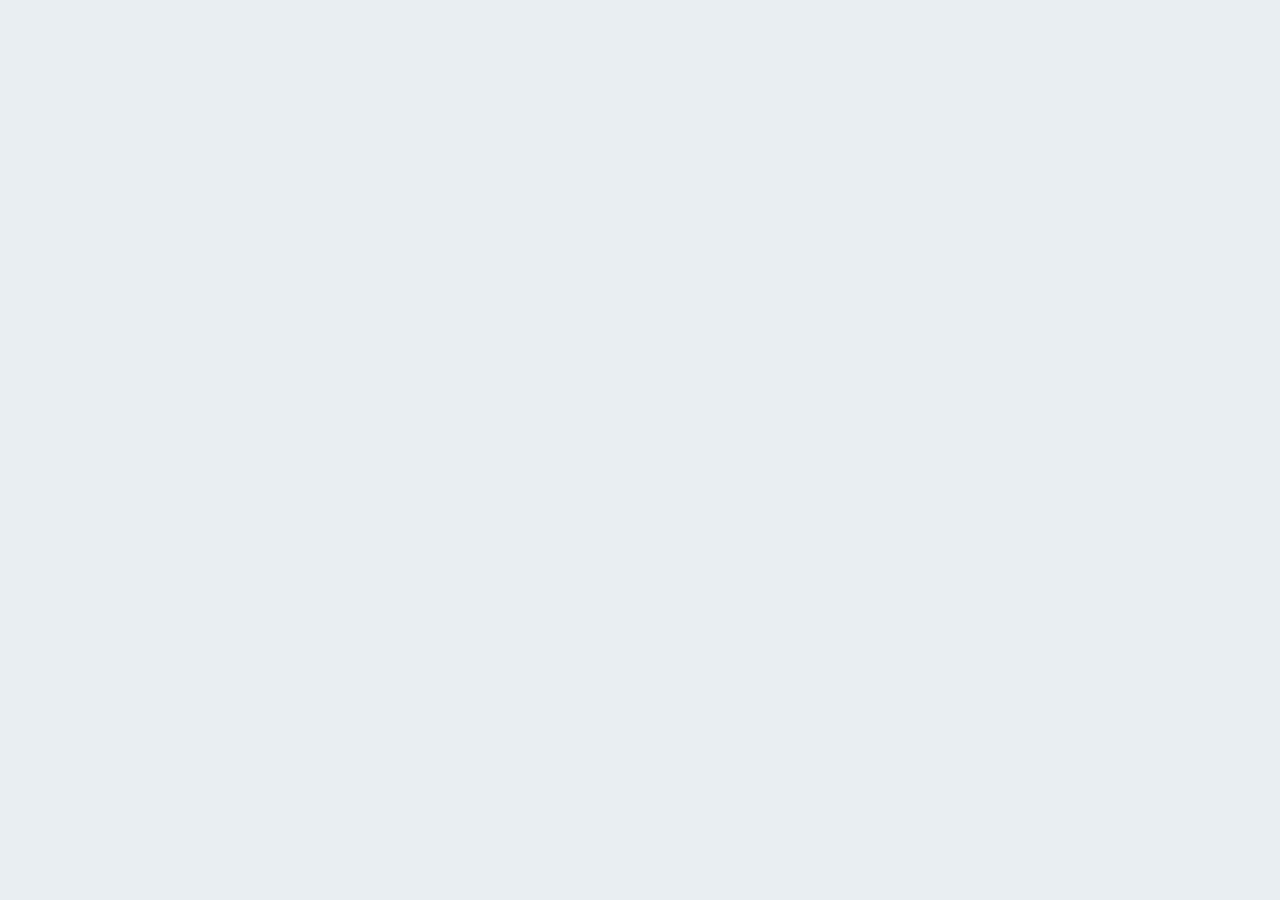
==== index.html @ 54bbb4d3 "Publish VeriLiv V2 — the runtime files only The site a browser needs, and nothing else: the redirect" ====
<!DOCTYPE html>
<html lang="en">
<head>
<meta charset="UTF-8">
<meta name="viewport" content="width=device-width, initial-scale=1.0">
<meta http-equiv="refresh" content="0; url=v2/index.html">
<link rel="canonical" href="v2/index.html">
<title>VeriLiv — Quantitative Liver MRI</title>
<!-- W-001: the published link opens V2 directly. The version chooser that stood here until
     2026-08-24 described V2 as a skeleton unfit for any use, which stopped being true, and it
     was the only page in this project still requesting a webfont over the network (W-009
     removed every other one). V1 is frozen and stays reachable at v1/index.html by its own
     URL; it is deliberately not linked from here, because the report an expert is asked to
     try is V2, and V2 states its own terms before it will open. -->
<style>
  :root { color-scheme: light dark; }
  body {
    margin: 0;
    min-height: 100vh;
    display: flex;
    align-items: center;
    justify-content: center;
    font: 400 15px/1.6 "Segoe UI", -apple-system, system-ui, Arial, sans-serif;
    background: #f7f8f9;
    color: #1b1f23;
  }
  .fallback { max-width: 30rem; padding: 2rem; text-align: center; }
  h1 { font-size: 1.25rem; font-weight: 600; margin: 0 0 .5rem; }
  p { margin: 0 0 1.25rem; color: #4a5259; }
  a { color: #1b4d7a; }
</style>
</head>
<body>
  <main class="fallback">
    <h1>VeriLiv — Quantitative Liver MRI</h1>
    <p>Opening the report. If nothing happens, follow the link below.</p>
    <p><a href="v2/index.html">Open VeriLiv V2 &rarr;</a></p>
    <p><small>Educational reference tool · not a diagnostic device · does not replace
    radiologist interpretation.</small></p>
  </main>
</body>
</html>
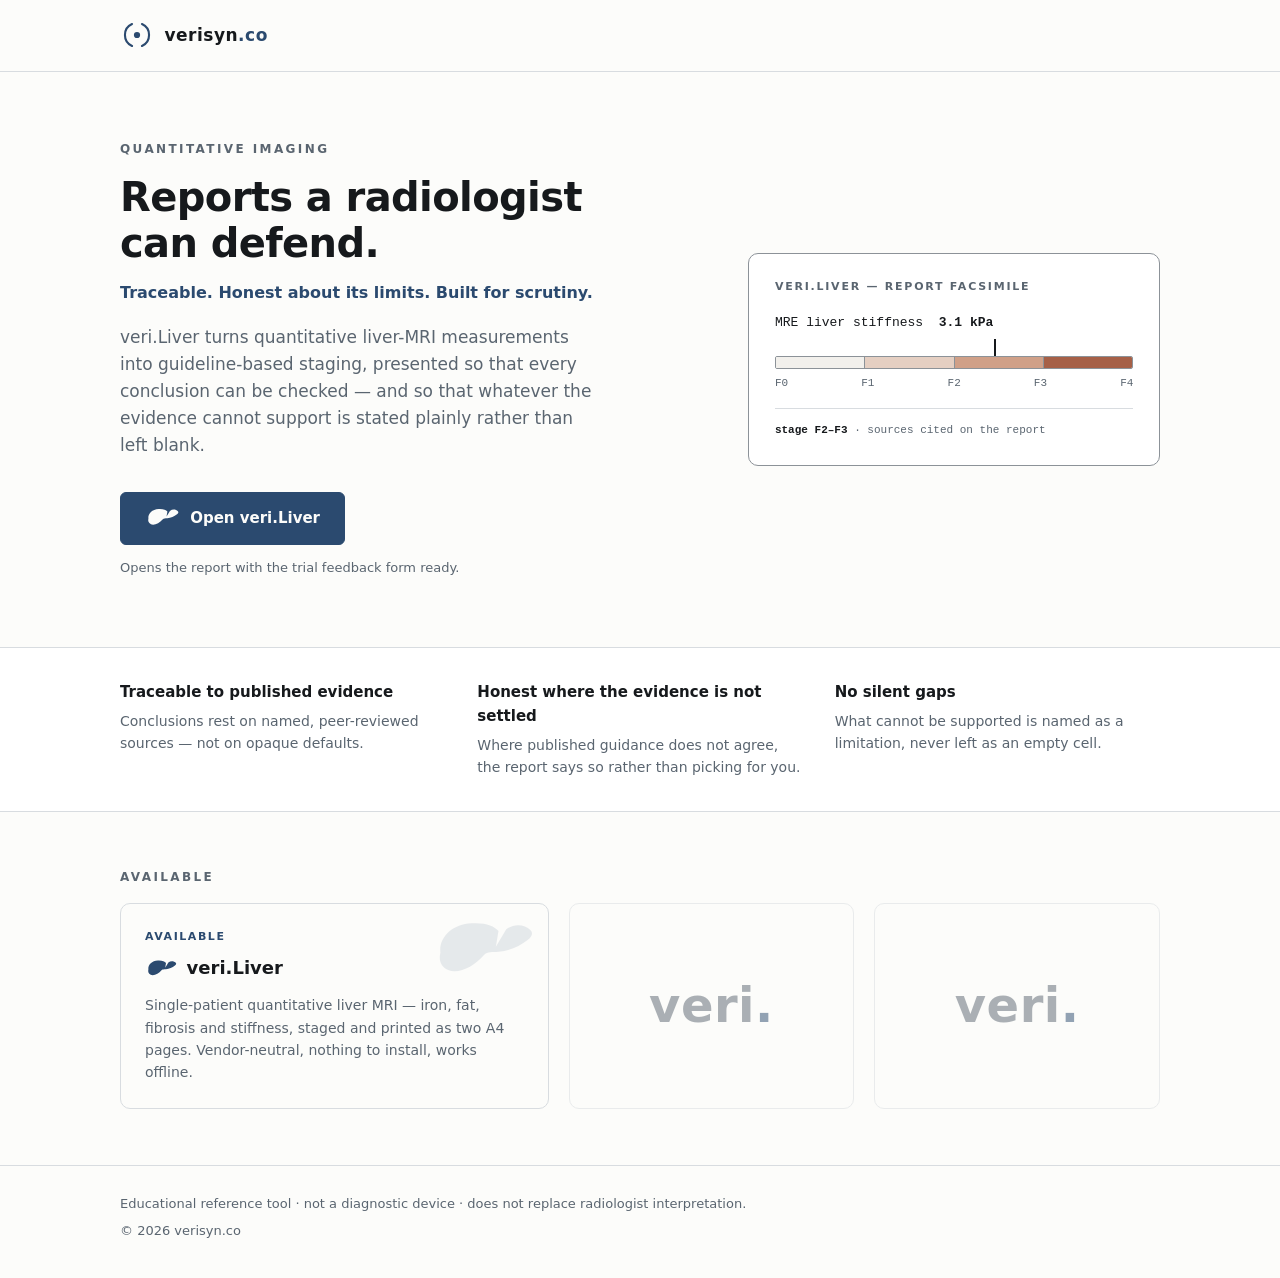
==== commit 8e80e2d5: "Sync V2 from veriliv@01907ece2df32950424a3a7b678e3386d149f8b1" ====
--- a/index.html
+++ b/index.html
@@ -3,40 +3,344 @@
 <head>
 <meta charset="UTF-8">
 <meta name="viewport" content="width=device-width, initial-scale=1.0">
-<meta http-equiv="refresh" content="0; url=v2/index.html">
-<link rel="canonical" href="v2/index.html">
-<title>VeriLiv — Quantitative Liver MRI</title>
-<!-- W-001: the published link opens V2 directly. The version chooser that stood here until
-     2026-08-24 described V2 as a skeleton unfit for any use, which stopped being true, and it
-     was the only page in this project still requesting a webfont over the network (W-009
-     removed every other one). V1 is frozen and stays reachable at v1/index.html by its own
-     URL; it is deliberately not linked from here, because the report an expert is asked to
-     try is V2, and V2 states its own terms before it will open. -->
+<title>verisyn.co — quantitative imaging reports a radiologist can defend</title>
+<meta name="description" content="VERISYN.CO builds quantitative medical-imaging reports a radiologist can defend: traceable to published evidence, honest about their limits, built for scrutiny. veri.Liver is available now.">
+<link rel="canonical" href="https://verisynco.github.io/">
+<link rel="icon" href="data:image/svg+xml,%3Csvg%20xmlns='http://www.w3.org/2000/svg'%20viewBox='0%200%2048%2048'%20fill='none'%20stroke='%232b4a6f'%20stroke-width='5'%20stroke-linecap='round'%3E%3Cpath%20d='M16%209%20A17%2017%200%200%200%2016%2039'/%3E%3Cpath%20d='M32%209%20A17%2017%200%200%201%2032%2039'/%3E%3Ccircle%20cx='24'%20cy='24'%20r='6'%20fill='%232b4a6f'%20stroke='none'/%3E%3C/svg%3E">
+
+<!-- W-162. THIS PAGE REPLACED A BARE REDIRECT. The root used to forward straight
+     to v2/index.html; it is now a one-screen landing page for the organisation
+     and only forwards when the URL carries something to forward. An invitation
+     opened at "/?r=xxxxx" or a deep link at "/?fb=open" still has to reach the
+     report with its query intact, so the script below replaces the location
+     whenever a search or a hash is present. A bare "/" falls through to the
+     page. There is no <meta refresh> fallback: with a real landing page a
+     visitor without JavaScript simply sees the page and follows the link, and
+     the report still never depends on a script running. -->
+<script>
+  (function () {
+    var q = location.search + location.hash;
+    if (q) { location.replace('v2/index.html' + q); }
+  }());
+</script>
+
 <style>
-  :root { color-scheme: light dark; }
+  :root {
+    color-scheme: light;
+    /* Neutral — from v2/docs/DESIGN-DIRECTION.md / v2/css/styles.css, verbatim. */
+    --paper: #FCFCFA;
+    --ink: #16191C;
+    --ink-2: #5A6570;
+    --frame: #8C9298;
+    --hair: #D8DCE0;
+    --accent: #2b4a6f;
+    /* Severity ramp — used ONLY inside the labelled report facsimile below
+       (an illustration of the product's own output), never on marketing chrome
+       (brand-guidelines.md § 5, W-085). Values are the report's, incl. the
+       W-009 correction --sev-3 #A66047. */
+    --sev-0: #F2F0EC;
+    --sev-1: #E5CFC2;
+    --sev-2: #D0A088;
+    --sev-3: #A66047;
+    --sans: "IBM Plex Sans Condensed", "IBM Plex Sans", system-ui, "Segoe UI",
+            Roboto, -apple-system, Arial, sans-serif;
+    --mono: "IBM Plex Mono", ui-monospace, "Cascadia Mono", Consolas, Menlo, monospace;
+  }
+  * { box-sizing: border-box; }
+  html { -webkit-text-size-adjust: 100%; }
   body {
     margin: 0;
-    min-height: 100vh;
+    background: var(--paper);
+    color: var(--ink);
+    font: 400 16px/1.6 var(--sans);
+  }
+  .wrap { max-width: 68rem; margin: 0 auto; padding: 0 1.5rem; }
+
+  /* ---- header ---- */
+  header { border-bottom: 1px solid var(--hair); }
+  header .wrap { display: flex; align-items: center; padding-top: 1.15rem; padding-bottom: 1.15rem; }
+  .lockup { display: flex; align-items: center; gap: .65rem; }
+  .lockup svg { width: 34px; height: 34px; flex: none; }
+  .lockup b { font-size: 1.0625rem; font-weight: 700; letter-spacing: .03em; }
+  .lockup b span { color: var(--accent); }
+
+  /* ---- hero ---- */
+  .hero .wrap {
+    display: grid;
+    grid-template-columns: 1.4fr 1fr;
+    gap: 3.25rem;
+    align-items: center;
+    padding-top: 4.25rem;
+    padding-bottom: 4.25rem;
+  }
+  .eyebrow {
+    margin: 0 0 1rem;
+    font-size: .75rem;
+    font-weight: 600;
+    letter-spacing: .2em;
+    text-transform: uppercase;
+    color: var(--ink-2);
+  }
+  h1 {
+    margin: 0 0 .85rem;
+    font-size: 2.5rem;
+    line-height: 1.14;
+    font-weight: 700;
+    letter-spacing: -.015em;
+    text-wrap: balance;
+  }
+  .strap {
+    margin: 0 0 1.15rem;
+    font-size: 1rem;
+    font-weight: 600;
+    color: var(--accent);
+  }
+  .lede {
+    margin: 0 0 2rem;
+    font-size: 1.0625rem;
+    color: var(--ink-2);
+    max-width: 44ch;
+  }
+  .cta {
+    display: inline-flex;
+    align-items: center;
+    gap: .7rem;
+    padding: .85rem 1.5rem;
+    font-size: .9375rem;
+    font-weight: 600;
+    text-decoration: none;
+    color: var(--paper);
+    background: var(--accent);
+    border: 1px solid var(--accent);
+    border-radius: 6px;
+  }
+  .cta .liver { width: 34px; height: 22px; flex: none; fill: currentColor; }
+  .cta:hover { filter: brightness(1.12); }
+  .cta:focus-visible { outline: 2px solid var(--accent); outline-offset: 3px; }
+  .cta-note { margin: .85rem 0 0; font-size: .8125rem; color: var(--ink-2); }
+
+  /* ---- report facsimile ---- */
+  .sample {
+    border: 1px solid var(--frame);
+    border-radius: 10px;
+    background: #fff;
+    padding: 1.5rem 1.6rem 1.7rem;
+  }
+  .sample .cap {
+    font-size: .6875rem;
+    font-weight: 600;
+    letter-spacing: .16em;
+    text-transform: uppercase;
+    color: var(--ink-2);
+    margin: 0 0 1.1rem;
+  }
+  .sample .metric { margin: 0; font-family: var(--mono); font-size: .8125rem; color: var(--ink); }
+  .sample .metric b { font-weight: 600; }
+  .sample .mk { position: relative; height: 22px; }
+  .sample .mk::before {
+    content: "";
+    position: absolute;
+    left: 61%;
+    bottom: 0;
+    width: 2px;
+    height: 17px;
+    background: var(--ink);
+  }
+  .sample .track {
+    margin: 0 0 .4rem;
+    height: 13px;
+    display: flex;
+    border: 1px solid var(--frame);
+    border-radius: 2px;
+    overflow: hidden;
+  }
+  .sample .track i { flex: 1; border-right: 1px solid var(--frame); }
+  .sample .track i:last-child { border-right: 0; }
+  .sample .track i:nth-child(1) { background: var(--sev-0); }
+  .sample .track i:nth-child(2) { background: var(--sev-1); }
+  .sample .track i:nth-child(3) { background: var(--sev-2); }
+  .sample .track i:nth-child(4) { background: var(--sev-3); }
+  .sample .ticks {
+    display: flex;
+    justify-content: space-between;
+    font-family: var(--mono);
+    font-size: .6875rem;
+    color: var(--ink-2);
+  }
+  .sample .verdict {
+    margin: .95rem 0 0;
+    padding-top: .8rem;
+    border-top: 1px solid var(--hair);
+    font-family: var(--mono);
+    font-size: .6875rem;
+    line-height: 1.5;
+    color: var(--ink-2);
+  }
+  .sample .verdict b { color: var(--ink); font-weight: 600; }
+
+  /* ---- proof ---- */
+  .proof { border-top: 1px solid var(--hair); border-bottom: 1px solid var(--hair); background: #fff; }
+  .proof .wrap { display: grid; grid-template-columns: repeat(3, 1fr); gap: 2rem; padding-top: 2rem; padding-bottom: 2rem; }
+  .proof h2 { margin: 0 0 .35rem; font-size: .9375rem; font-weight: 700; }
+  .proof p { margin: 0; font-size: .875rem; color: var(--ink-2); }
+
+  /* ---- available ---- */
+  .avail .wrap { padding-top: 3.5rem; padding-bottom: 3.5rem; }
+  .cards { display: grid; grid-template-columns: 1.5fr 1fr 1fr; gap: 1.25rem; align-items: stretch; }
+  .card { border: 1px solid var(--hair); border-radius: 10px; padding: 1.5rem; }
+  .card--live { position: relative; overflow: hidden; display: flex; flex-direction: column; gap: .55rem; }
+  .card--live .motif {
+    position: absolute;
+    right: 14px;
+    top: 14px;
+    width: 104px;
+    height: 66px;
+    fill: var(--accent);
+    opacity: .10;
+    pointer-events: none;
+  }
+  .card .tag {
+    font-size: .6875rem;
+    font-weight: 600;
+    letter-spacing: .14em;
+    text-transform: uppercase;
+    color: var(--accent);
+  }
+  .card--live .name { display: flex; align-items: center; gap: .6rem; }
+  .card--live .name h3 { margin: 0; font-size: 1.125rem; font-weight: 700; }
+  .card--live .name .liver { width: 32px; height: 20px; flex: none; fill: var(--accent); }
+  .card--live p { margin: .15rem 0 0; font-size: .875rem; color: var(--ink-2); }
+  .card--tease {
     display: flex;
     align-items: center;
     justify-content: center;
-    font: 400 15px/1.6 "Segoe UI", -apple-system, system-ui, Arial, sans-serif;
-    background: #f7f8f9;
-    color: #1b1f23;
-  }
-  .fallback { max-width: 30rem; padding: 2rem; text-align: center; }
-  h1 { font-size: 1.25rem; font-weight: 600; margin: 0 0 .5rem; }
-  p { margin: 0 0 1.25rem; color: #4a5259; }
-  a { color: #1b4d7a; }
+    min-height: 9rem;
+    font-size: 3rem;
+    font-weight: 700;
+    letter-spacing: .01em;
+    color: var(--ink-2);
+    opacity: .5;
+  }
+  .card--tease span { color: var(--accent); }
+
+  /* ---- footer ---- */
+  footer { border-top: 1px solid var(--hair); }
+  footer .wrap { padding-top: 1.75rem; padding-bottom: 2.25rem; }
+  footer p { margin: 0; font-size: .8125rem; line-height: 1.6; color: var(--ink-2); }
+  footer .disc { margin-bottom: .4rem; }
+
+  @media (max-width: 52rem) {
+    .hero .wrap { grid-template-columns: 1fr; gap: 2.5rem; padding-top: 2.75rem; padding-bottom: 2.75rem; }
+    h1 { font-size: 2rem; }
+    .proof .wrap { grid-template-columns: 1fr; gap: 1.5rem; }
+    .cards { grid-template-columns: 1fr; }
+    .card--tease { min-height: 6rem; font-size: 2.5rem; }
+  }
 </style>
 </head>
 <body>
-  <main class="fallback">
-    <h1>VeriLiv — Quantitative Liver MRI</h1>
-    <p>Opening the report. If nothing happens, follow the link below.</p>
-    <p><a href="v2/index.html">Open VeriLiv V2 &rarr;</a></p>
-    <p><small>Educational reference tool · not a diagnostic device · does not replace
-    radiologist interpretation.</small></p>
-  </main>
+
+<!-- veri.Liver product mark: a low-poly / wireframe liver — a modelled organ,
+     not a drawn one. Monochrome, inherits currentColor. Used on the CTA and the
+     veri.Liver card. -->
+<svg width="0" height="0" style="position:absolute" aria-hidden="true">
+  <!-- veri.Liver product mark: a solid, confident liver silhouette (bulky right
+       lobe, sharp interlobar notch, tapering left lobe). Solid rather than
+       faceted on purpose: a faceted organ turns to mush below ~80px, a clean
+       silhouette still reads at 44px. -->
+  <symbol id="liver" viewBox="0 0 120 76">
+    <path d="M12 40C10 22 26 7 48 6C64 5 74 9 79 15L76 33L88 13C97 6 109 7 116 14C119 17 118 21 113 25C103 33 91 38 79 39C71 40 67 38 62 43C51 56 33 65 21 60C12 56 10 48 12 40Z"/>
+  </symbol>
+</svg>
+
+<header>
+  <div class="wrap">
+    <span class="lockup">
+      <svg viewBox="0 0 48 48" fill="none" stroke="#2b4a6f" stroke-width="3"
+           stroke-linecap="round" aria-hidden="true">
+        <!-- a measured value held between two published bounds -->
+        <path d="M17 8.5 A17 17 0 0 0 17 39.5"/>
+        <path d="M31 8.5 A17 17 0 0 1 31 39.5"/>
+        <circle cx="24" cy="24" r="4.4" fill="#2b4a6f" stroke="none"/>
+      </svg>
+      <b>verisyn<span>.co</span></b>
+    </span>
+  </div>
+</header>
+
+<section class="hero">
+  <div class="wrap">
+    <div>
+      <p class="eyebrow">Quantitative imaging</p>
+      <h1>Reports a radiologist can defend.</h1>
+      <p class="strap">Traceable. Honest about its limits. Built for scrutiny.</p>
+      <p class="lede">veri.Liver turns quantitative liver-MRI measurements into
+      guideline-based staging, presented so that every conclusion can be checked &mdash; and
+      so that whatever the evidence cannot support is stated plainly rather than left
+      blank.</p>
+      <a class="cta" href="v2/index.html?fb=open">
+        <svg class="liver" aria-hidden="true"><use href="#liver"/></svg>
+        Open veri.Liver
+      </a>
+      <p class="cta-note">Opens the report with the trial feedback form ready.</p>
+    </div>
+
+    <div class="sample" aria-label="Illustration of a veri.Liver staging bar">
+      <p class="cap">veri.Liver — report facsimile</p>
+      <p class="metric">MRE liver stiffness&nbsp;&nbsp;<b>3.1 kPa</b></p>
+      <div class="mk"></div>
+      <div class="track"><i></i><i></i><i></i><i></i></div>
+      <div class="ticks"><span>F0</span><span>F1</span><span>F2</span><span>F3</span><span>F4</span></div>
+      <p class="verdict"><b>stage F2&ndash;F3</b> &middot; sources cited on the report</p>
+    </div>
+  </div>
+</section>
+
+<section class="proof">
+  <div class="wrap">
+    <div>
+      <h2>Traceable to published evidence</h2>
+      <p>Conclusions rest on named, peer-reviewed sources &mdash; not on opaque defaults.</p>
+    </div>
+    <div>
+      <h2>Honest where the evidence is not settled</h2>
+      <p>Where published guidance does not agree, the report says so rather than picking for you.</p>
+    </div>
+    <div>
+      <h2>No silent gaps</h2>
+      <p>What cannot be supported is named as a limitation, never left as an empty cell.</p>
+    </div>
+  </div>
+</section>
+
+<section class="avail">
+  <div class="wrap">
+    <p class="eyebrow">Available</p>
+    <div class="cards">
+      <div class="card card--live">
+        <svg class="motif" aria-hidden="true"><use href="#liver"/></svg>
+        <span class="tag">Available</span>
+        <span class="name">
+          <svg class="liver" aria-hidden="true"><use href="#liver"/></svg>
+          <h3>veri.Liver</h3>
+        </span>
+        <p>Single-patient quantitative liver MRI &mdash; iron, fat, fibrosis and stiffness,
+        staged and printed as two A4 pages. Vendor-neutral, nothing to install, works
+        offline.</p>
+      </div>
+      <div class="card card--tease" aria-hidden="true">veri<span>.</span></div>
+      <div class="card card--tease" aria-hidden="true">veri<span>.</span></div>
+    </div>
+  </div>
+</section>
+
+<footer>
+  <div class="wrap">
+    <p class="disc">Educational reference tool &middot; not a diagnostic device &middot;
+    does not replace radiologist interpretation.</p>
+    <p>&copy; 2026 verisyn.co</p>
+  </div>
+</footer>
+
 </body>
 </html>
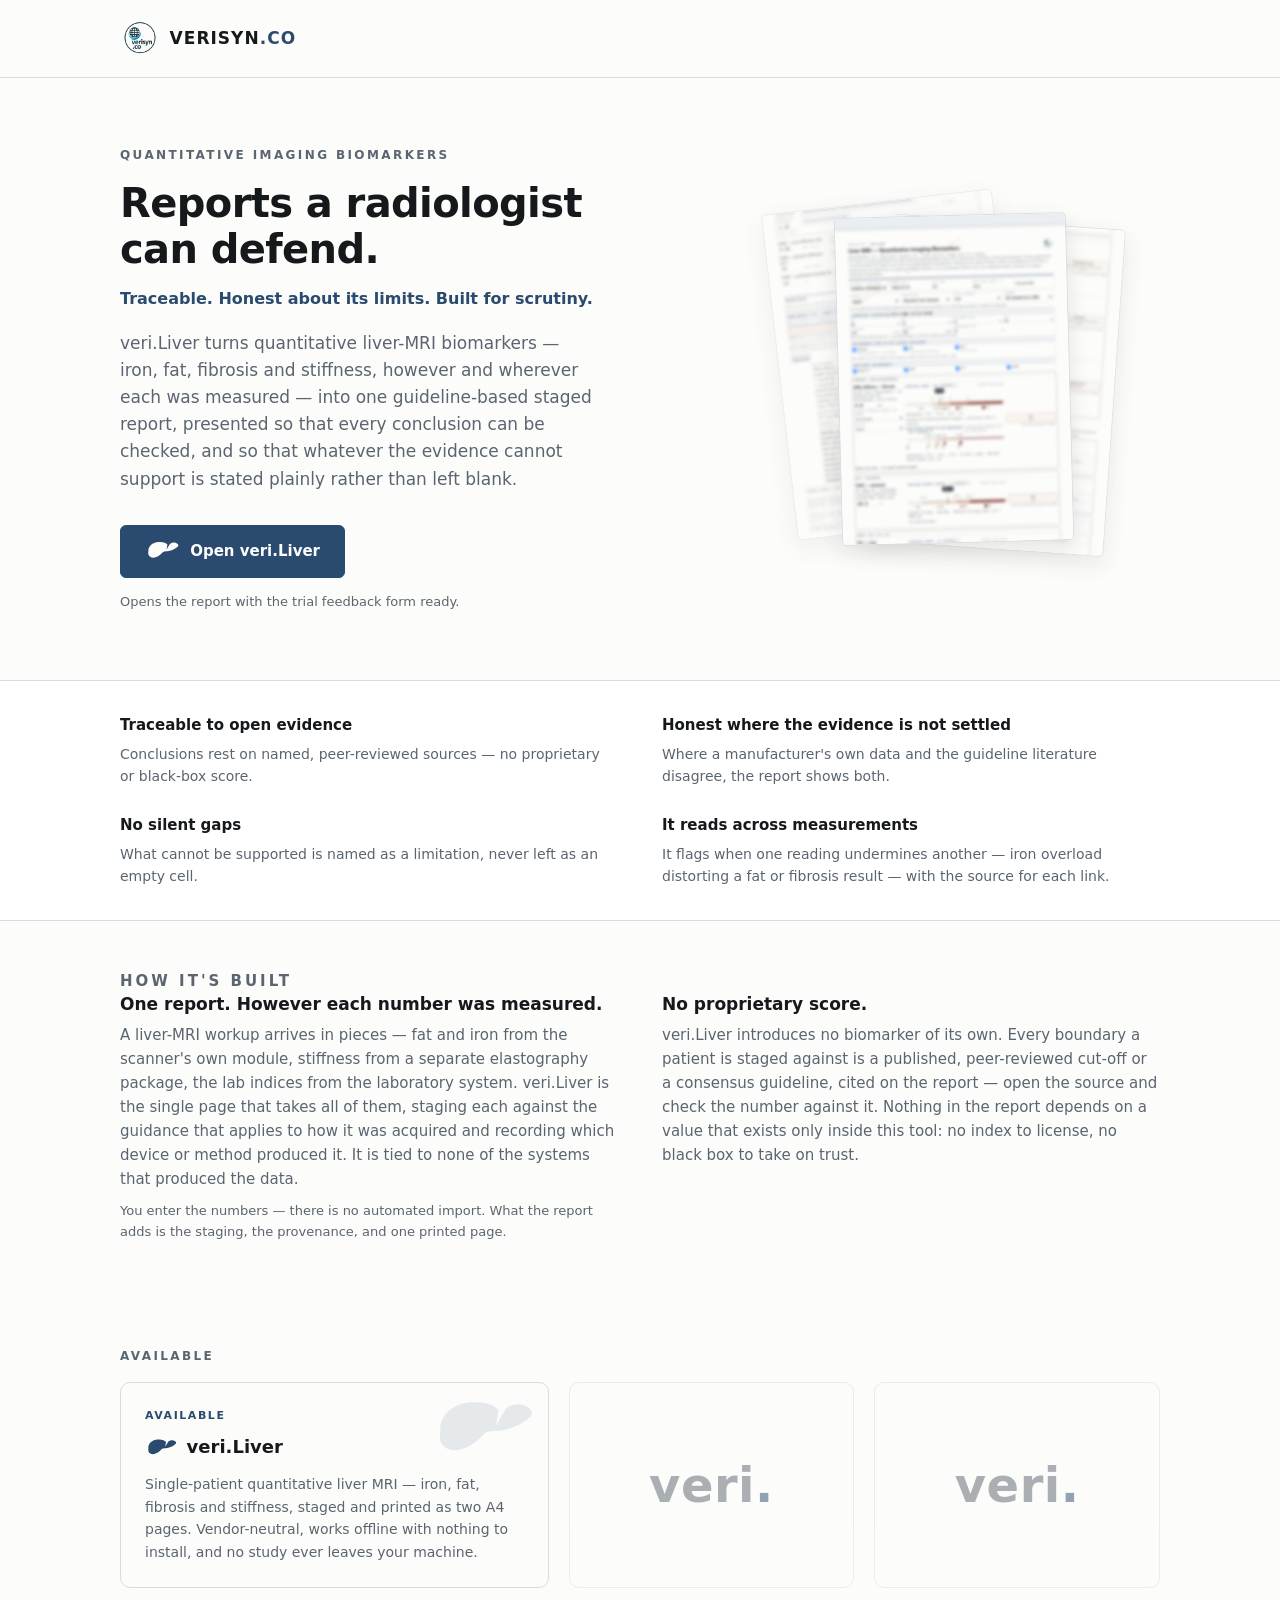
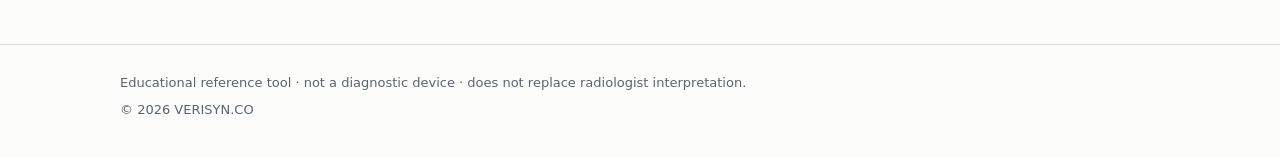
==== commit 96163c17: "Sync V2 from veriliv@2adb248287f052bba009850da7208aa20b3c8243" ====
--- a/index.html
+++ b/index.html
@@ -3,10 +3,13 @@
 <head>
 <meta charset="UTF-8">
 <meta name="viewport" content="width=device-width, initial-scale=1.0">
-<title>verisyn.co — quantitative imaging reports a radiologist can defend</title>
-<meta name="description" content="VERISYN.CO builds quantitative medical-imaging reports a radiologist can defend: traceable to published evidence, honest about their limits, built for scrutiny. veri.Liver is available now.">
+<title>VERISYN.CO — quantitative imaging reports a radiologist can defend</title>
+<meta name="description" content="VERISYN.CO builds quantitative medical-imaging reports a radiologist can defend: traceable to published evidence, honest about their limits, built for scrutiny. veri.Liver stages quantitative liver-MRI biomarkers and is available now.">
 <link rel="canonical" href="https://verisynco.github.io/">
-<link rel="icon" href="data:image/svg+xml,%3Csvg%20xmlns='http://www.w3.org/2000/svg'%20viewBox='0%200%2048%2048'%20fill='none'%20stroke='%232b4a6f'%20stroke-width='5'%20stroke-linecap='round'%3E%3Cpath%20d='M16%209%20A17%2017%200%200%200%2016%2039'/%3E%3Cpath%20d='M32%209%20A17%2017%200%200%201%2032%2039'/%3E%3Ccircle%20cx='24'%20cy='24'%20r='6'%20fill='%232b4a6f'%20stroke='none'/%3E%3C/svg%3E">
+<!-- Favicon: a plain globe silhouette echoing the VERISYN.CO logo mark
+     (v2/assets/brand-mark.png). Drawn inline as SVG so it stays crisp at 16 px,
+     where the raster logo's wordmark would turn to mush. Single --accent stroke. -->
+<link rel="icon" href="data:image/svg+xml,%3Csvg%20xmlns='http://www.w3.org/2000/svg'%20viewBox='0%200%2032%2032'%20fill='none'%20stroke='%232b4a6f'%20stroke-width='2'%3E%3Ccircle%20cx='16'%20cy='16'%20r='11'/%3E%3Cellipse%20cx='16'%20cy='16'%20rx='5'%20ry='11'/%3E%3Cline%20x1='5'%20y1='16'%20x2='27'%20y2='16'/%3E%3Cpath%20d='M7.5%209.5%20Q16%2014%2024.5%209.5%20M7.5%2022.5%20Q16%2018%2024.5%2022.5'/%3E%3C/svg%3E">
 
 <!-- W-162. THIS PAGE REPLACED A BARE REDIRECT. The root used to forward straight
      to v2/index.html; it is now a one-screen landing page for the organisation
@@ -34,14 +37,12 @@
     --frame: #8C9298;
     --hair: #D8DCE0;
     --accent: #2b4a6f;
-    /* Severity ramp — used ONLY inside the labelled report facsimile below
-       (an illustration of the product's own output), never on marketing chrome
-       (brand-guidelines.md § 5, W-085). Values are the report's, incl. the
-       W-009 correction --sev-3 #A66047. */
-    --sev-0: #F2F0EC;
-    --sev-1: #E5CFC2;
-    --sev-2: #D0A088;
-    --sev-3: #A66047;
+    /* The severity ramp is never a named token on this surface. The hero stack
+       shows three heavily-blurred tiles of the real fully-worked SAMPLE report
+       (v2/assets/hero-report-{1,2,3}.jpg) — fabricated demonstration data, and
+       blurred hard enough that no procedural text is legible (brand-guidelines
+       .md § 5, § 7). The ramp appears only out of focus, inside a picture of the
+       product's own output, never as marketing chrome (W-085). */
     --sans: "IBM Plex Sans Condensed", "IBM Plex Sans", system-ui, "Segoe UI",
             Roboto, -apple-system, Arial, sans-serif;
     --mono: "IBM Plex Mono", ui-monospace, "Cascadia Mono", Consolas, Menlo, monospace;
@@ -59,9 +60,9 @@
   /* ---- header ---- */
   header { border-bottom: 1px solid var(--hair); }
   header .wrap { display: flex; align-items: center; padding-top: 1.15rem; padding-bottom: 1.15rem; }
-  .lockup { display: flex; align-items: center; gap: .65rem; }
-  .lockup svg { width: 34px; height: 34px; flex: none; }
-  .lockup b { font-size: 1.0625rem; font-weight: 700; letter-spacing: .03em; }
+  .lockup { display: flex; align-items: center; gap: .6rem; }
+  .lockup img { width: 40px; height: 40px; flex: none; }
+  .lockup b { font-size: 1.0625rem; font-weight: 700; letter-spacing: .06em; }
   .lockup b span { color: var(--accent); }
 
   /* ---- hero ---- */
@@ -119,70 +120,47 @@
   .cta:focus-visible { outline: 2px solid var(--accent); outline-offset: 3px; }
   .cta-note { margin: .85rem 0 0; font-size: .8125rem; color: var(--ink-2); }
 
-  /* ---- report facsimile ---- */
-  .sample {
-    border: 1px solid var(--frame);
-    border-radius: 10px;
+  /* ---- decorative report stack ----
+     Three heavily-blurred tiles of the real fully-worked SAMPLE report, fanned
+     and overlapping: page 1 in front, parts of pages 2 and 3 behind. Blurred
+     hard enough that no text reads (§ 7); the data is fabricated demonstration
+     data anyway. aria-hidden — it carries no information, only a hint that
+     there is a real document at the end of the link. */
+  .stack {
+    position: relative;
+    height: 24rem;
+    display: flex;
+    align-items: center;
+    justify-content: center;
+    opacity: .92;
+  }
+  .stack .sheet {
+    position: absolute;
+    width: 14.5rem;
+    height: 20.5rem;
+    object-fit: cover;
+    object-position: top center;
     background: #fff;
-    padding: 1.5rem 1.6rem 1.7rem;
-  }
-  .sample .cap {
-    font-size: .6875rem;
-    font-weight: 600;
-    letter-spacing: .16em;
-    text-transform: uppercase;
-    color: var(--ink-2);
-    margin: 0 0 1.1rem;
-  }
-  .sample .metric { margin: 0; font-family: var(--mono); font-size: .8125rem; color: var(--ink); }
-  .sample .metric b { font-weight: 600; }
-  .sample .mk { position: relative; height: 22px; }
-  .sample .mk::before {
-    content: "";
-    position: absolute;
-    left: 61%;
-    bottom: 0;
-    width: 2px;
-    height: 17px;
-    background: var(--ink);
-  }
-  .sample .track {
-    margin: 0 0 .4rem;
-    height: 13px;
-    display: flex;
-    border: 1px solid var(--frame);
-    border-radius: 2px;
-    overflow: hidden;
-  }
-  .sample .track i { flex: 1; border-right: 1px solid var(--frame); }
-  .sample .track i:last-child { border-right: 0; }
-  .sample .track i:nth-child(1) { background: var(--sev-0); }
-  .sample .track i:nth-child(2) { background: var(--sev-1); }
-  .sample .track i:nth-child(3) { background: var(--sev-2); }
-  .sample .track i:nth-child(4) { background: var(--sev-3); }
-  .sample .ticks {
-    display: flex;
-    justify-content: space-between;
-    font-family: var(--mono);
-    font-size: .6875rem;
-    color: var(--ink-2);
-  }
-  .sample .verdict {
-    margin: .95rem 0 0;
-    padding-top: .8rem;
-    border-top: 1px solid var(--hair);
-    font-family: var(--mono);
-    font-size: .6875rem;
-    line-height: 1.5;
-    color: var(--ink-2);
-  }
-  .sample .verdict b { color: var(--ink); font-weight: 600; }
+    border: 1px solid var(--hair);
+    border-radius: 5px;
+    box-shadow: 0 8px 22px rgba(22, 25, 28, .10);
+  }
+  .stack .s1 { transform: translate(-3.7rem, -.9rem) rotate(-6.5deg); opacity: .5; }
+  .stack .s2 { transform: translate(2.8rem, .4rem) rotate(4deg); opacity: .78; }
+  .stack .s3 { transform: rotate(-1.5deg); }
 
   /* ---- proof ---- */
   .proof { border-top: 1px solid var(--hair); border-bottom: 1px solid var(--hair); background: #fff; }
-  .proof .wrap { display: grid; grid-template-columns: repeat(3, 1fr); gap: 2rem; padding-top: 2rem; padding-bottom: 2rem; }
+  .proof .wrap { display: grid; grid-template-columns: repeat(2, 1fr); gap: 1.6rem 2.75rem; padding-top: 2rem; padding-bottom: 2rem; }
   .proof h2 { margin: 0 0 .35rem; font-size: .9375rem; font-weight: 700; }
   .proof p { margin: 0; font-size: .875rem; color: var(--ink-2); }
+
+  /* ---- how it's built ---- */
+  .diff .wrap { padding-top: 3rem; padding-bottom: 3rem; }
+  .diff .grid { display: grid; grid-template-columns: 1fr 1fr; gap: 2.75rem; }
+  .diff h2 { margin: 0 0 .5rem; font-size: 1.0625rem; font-weight: 700; line-height: 1.3; }
+  .diff p { margin: 0; font-size: .9375rem; color: var(--ink-2); }
+  .diff .fine { margin-top: .65rem; font-size: .8125rem; }
 
   /* ---- available ---- */
   .avail .wrap { padding-top: 3.5rem; padding-bottom: 3.5rem; }
@@ -233,21 +211,23 @@
     .hero .wrap { grid-template-columns: 1fr; gap: 2.5rem; padding-top: 2.75rem; padding-bottom: 2.75rem; }
     h1 { font-size: 2rem; }
     .proof .wrap { grid-template-columns: 1fr; gap: 1.5rem; }
+    .diff .grid { grid-template-columns: 1fr; gap: 1.9rem; }
     .cards { grid-template-columns: 1fr; }
     .card--tease { min-height: 6rem; font-size: 2.5rem; }
+    .stack { height: 19rem; }
+    .stack .sheet { width: 11.5rem; height: 16.25rem; }
   }
 </style>
 </head>
 <body>
 
-<!-- veri.Liver product mark: a low-poly / wireframe liver — a modelled organ,
-     not a drawn one. Monochrome, inherits currentColor. Used on the CTA and the
-     veri.Liver card. -->
+<!-- veri.Liver product mark: a solid, confident liver silhouette (bulky right
+     lobe, sharp interlobar notch, tapering left lobe). Monochrome, inherits
+     currentColor. Used on the CTA and the veri.Liver card. Solid rather than
+     faceted on purpose: a faceted organ turns to mush below ~80px, a clean
+     silhouette still reads at 44px. The globe mark is VERISYN.CO (the
+     organisation); this liver is veri.Liver (the product). -->
 <svg width="0" height="0" style="position:absolute" aria-hidden="true">
-  <!-- veri.Liver product mark: a solid, confident liver silhouette (bulky right
-       lobe, sharp interlobar notch, tapering left lobe). Solid rather than
-       faceted on purpose: a faceted organ turns to mush below ~80px, a clean
-       silhouette still reads at 44px. -->
   <symbol id="liver" viewBox="0 0 120 76">
     <path d="M12 40C10 22 26 7 48 6C64 5 74 9 79 15L76 33L88 13C97 6 109 7 116 14C119 17 118 21 113 25C103 33 91 38 79 39C71 40 67 38 62 43C51 56 33 65 21 60C12 56 10 48 12 40Z"/>
   </symbol>
@@ -256,14 +236,8 @@
 <header>
   <div class="wrap">
     <span class="lockup">
-      <svg viewBox="0 0 48 48" fill="none" stroke="#2b4a6f" stroke-width="3"
-           stroke-linecap="round" aria-hidden="true">
-        <!-- a measured value held between two published bounds -->
-        <path d="M17 8.5 A17 17 0 0 0 17 39.5"/>
-        <path d="M31 8.5 A17 17 0 0 1 31 39.5"/>
-        <circle cx="24" cy="24" r="4.4" fill="#2b4a6f" stroke="none"/>
-      </svg>
-      <b>verisyn<span>.co</span></b>
+      <img src="v2/assets/brand-mark.png" alt="VERISYN.CO" width="40" height="40">
+      <b>VERISYN<span>.CO</span></b>
     </span>
   </div>
 </header>
@@ -271,13 +245,13 @@
 <section class="hero">
   <div class="wrap">
     <div>
-      <p class="eyebrow">Quantitative imaging</p>
+      <p class="eyebrow">Quantitative imaging biomarkers</p>
       <h1>Reports a radiologist can defend.</h1>
       <p class="strap">Traceable. Honest about its limits. Built for scrutiny.</p>
-      <p class="lede">veri.Liver turns quantitative liver-MRI measurements into
-      guideline-based staging, presented so that every conclusion can be checked &mdash; and
-      so that whatever the evidence cannot support is stated plainly rather than left
-      blank.</p>
+      <p class="lede">veri.Liver turns quantitative liver-MRI biomarkers &mdash; iron, fat,
+      fibrosis and stiffness, however and wherever each was measured &mdash; into one
+      guideline-based staged report, presented so that every conclusion can be checked, and so
+      that whatever the evidence cannot support is stated plainly rather than left blank.</p>
       <a class="cta" href="v2/index.html?fb=open">
         <svg class="liver" aria-hidden="true"><use href="#liver"/></svg>
         Open veri.Liver
@@ -285,13 +259,10 @@
       <p class="cta-note">Opens the report with the trial feedback form ready.</p>
     </div>
 
-    <div class="sample" aria-label="Illustration of a veri.Liver staging bar">
-      <p class="cap">veri.Liver — report facsimile</p>
-      <p class="metric">MRE liver stiffness&nbsp;&nbsp;<b>3.1 kPa</b></p>
-      <div class="mk"></div>
-      <div class="track"><i></i><i></i><i></i><i></i></div>
-      <div class="ticks"><span>F0</span><span>F1</span><span>F2</span><span>F3</span><span>F4</span></div>
-      <p class="verdict"><b>stage F2&ndash;F3</b> &middot; sources cited on the report</p>
+    <div class="stack" aria-hidden="true">
+      <img class="sheet s1" src="v2/assets/hero-report-3.jpg" alt="">
+      <img class="sheet s2" src="v2/assets/hero-report-2.jpg" alt="">
+      <img class="sheet s3" src="v2/assets/hero-report-1.jpg" alt="">
     </div>
   </div>
 </section>
@@ -299,16 +270,47 @@
 <section class="proof">
   <div class="wrap">
     <div>
-      <h2>Traceable to published evidence</h2>
-      <p>Conclusions rest on named, peer-reviewed sources &mdash; not on opaque defaults.</p>
+      <h2>Traceable to open evidence</h2>
+      <p>Conclusions rest on named, peer-reviewed sources &mdash; no proprietary or black-box score.</p>
     </div>
     <div>
       <h2>Honest where the evidence is not settled</h2>
-      <p>Where published guidance does not agree, the report says so rather than picking for you.</p>
+      <p>Where a manufacturer's own data and the guideline literature disagree, the report shows both.</p>
     </div>
     <div>
       <h2>No silent gaps</h2>
       <p>What cannot be supported is named as a limitation, never left as an empty cell.</p>
+    </div>
+    <div>
+      <h2>It reads across measurements</h2>
+      <p>It flags when one reading undermines another &mdash; iron overload distorting a fat or
+      fibrosis result &mdash; with the source for each link.</p>
+    </div>
+  </div>
+</section>
+
+<section class="diff">
+  <div class="wrap">
+    <p class="eyebrow">How it's built</p>
+    <div class="grid">
+      <div>
+        <h2>One report. However each number was measured.</h2>
+        <p>A liver-MRI workup arrives in pieces &mdash; fat and iron from the scanner's own
+        module, stiffness from a separate elastography package, the lab indices from the
+        laboratory system. veri.Liver is the single page that takes all of them, staging each
+        against the guidance that applies to how it was acquired and recording which device or
+        method produced it. It is tied to none of the systems that produced the data.</p>
+        <p class="fine">You enter the numbers &mdash; there is no automated import. What the
+        report adds is the staging, the provenance, and one printed page.</p>
+      </div>
+      <div>
+        <h2>No proprietary score.</h2>
+        <p>veri.Liver introduces no biomarker of its own. Every boundary a patient is staged
+        against is a published, peer-reviewed cut-off or a consensus guideline, cited on the
+        report &mdash; open the source and check the number against it. Nothing in the report
+        depends on a value that exists only inside this tool: no index to license, no black box
+        to take on trust.</p>
+      </div>
     </div>
   </div>
 </section>
@@ -325,8 +327,8 @@
           <h3>veri.Liver</h3>
         </span>
         <p>Single-patient quantitative liver MRI &mdash; iron, fat, fibrosis and stiffness,
-        staged and printed as two A4 pages. Vendor-neutral, nothing to install, works
-        offline.</p>
+        staged and printed as two A4 pages. Vendor-neutral, works offline with nothing to
+        install, and no study ever leaves your machine.</p>
       </div>
       <div class="card card--tease" aria-hidden="true">veri<span>.</span></div>
       <div class="card card--tease" aria-hidden="true">veri<span>.</span></div>
@@ -338,7 +340,7 @@
   <div class="wrap">
     <p class="disc">Educational reference tool &middot; not a diagnostic device &middot;
     does not replace radiologist interpretation.</p>
-    <p>&copy; 2026 verisyn.co</p>
+    <p>&copy; 2026 VERISYN.CO</p>
   </div>
 </footer>
 
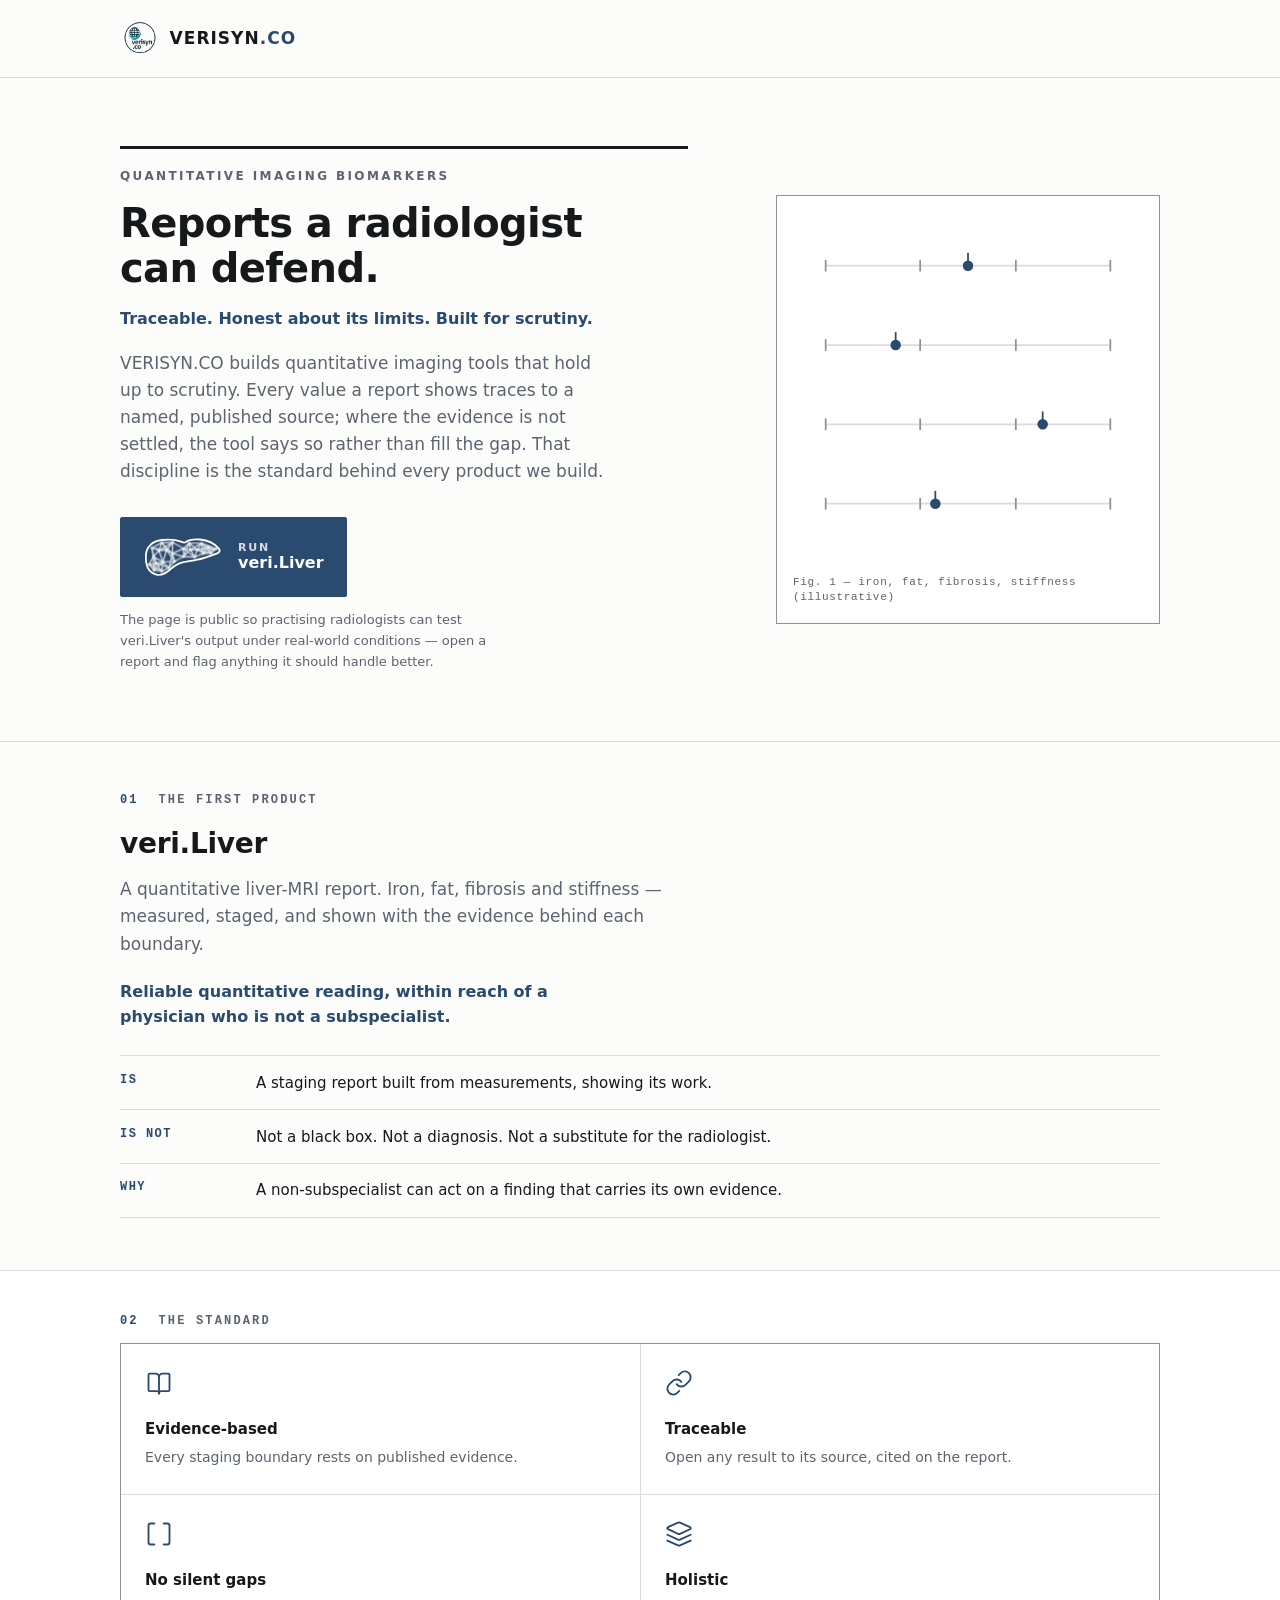
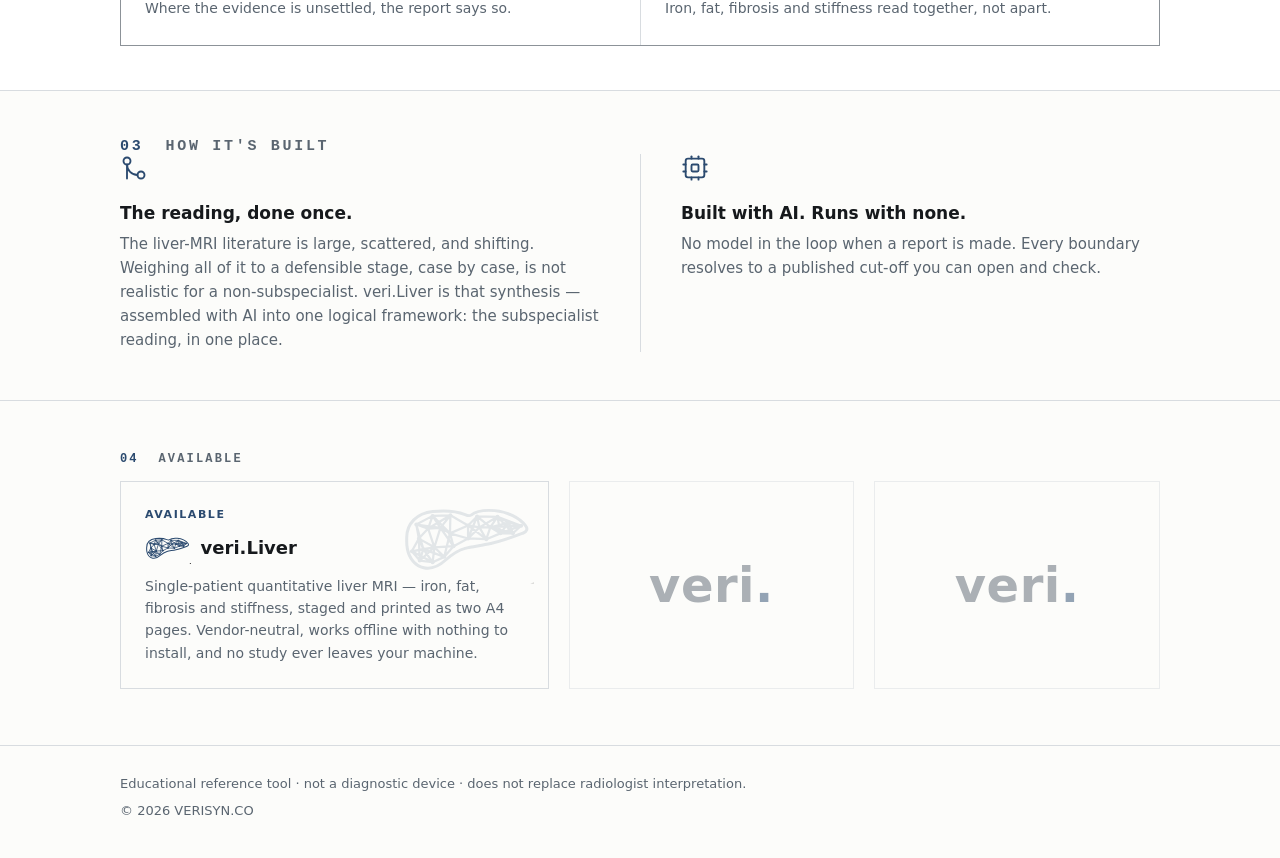
==== commit 37f1629b: "Sync V2 from veriliv@2331e37d1208bbe13f477a853da1d3a1a46f25c8" ====
--- a/index.html
+++ b/index.html
@@ -37,12 +37,13 @@
     --frame: #8C9298;
     --hair: #D8DCE0;
     --accent: #2b4a6f;
-    /* The severity ramp is never a named token on this surface. The hero stack
-       shows three heavily-blurred tiles of the real fully-worked SAMPLE report
-       (v2/assets/hero-report-{1,2,3}.jpg) — fabricated demonstration data, and
-       blurred hard enough that no procedural text is legible (brand-guidelines
-       .md § 5, § 7). The ramp appears only out of focus, inside a picture of the
-       product's own output, never as marketing chrome (W-085). */
+    /* The severity ramp is never a named token on this surface. The hero figure
+       (.fig) is an ORIGINAL journal-style plate: four staging axes, each a
+       hairline baseline with four ticks and one navy marker node at an arbitrary
+       position. It carries NO numbers, NO band labels and NO severity colour, so
+       it leaks nothing about how the report reaches a conclusion (W-085,
+       brand-guidelines.md § 5 / § 7). The old three-blurred-tile stack and the
+       v2/assets/hero-report-{1,2,3}.jpg files it used are no longer referenced. */
     --sans: "IBM Plex Sans Condensed", "IBM Plex Sans", system-ui, "Segoe UI",
             Roboto, -apple-system, Arial, sans-serif;
     --mono: "IBM Plex Mono", ui-monospace, "Cascadia Mono", Consolas, Menlo, monospace;
@@ -57,6 +58,23 @@
   }
   .wrap { max-width: 68rem; margin: 0 auto; padding: 0 1.5rem; }
 
+  /* ---- section label: "01  The first product" ---- */
+  .sec-label {
+    margin: 0 0 1rem;
+    font: 600 .75rem/1 var(--mono);
+    letter-spacing: .18em;
+    text-transform: uppercase;
+    color: var(--ink-2);
+  }
+  .sec-label b { color: var(--accent); font-weight: 600; margin-right: .65rem; }
+
+  /* ---- inline vector icons (Lucide geometry, single 1.6 stroke, --accent) ---- */
+  .ico {
+    width: 28px; height: 28px; flex: none;
+    stroke: var(--accent); fill: none;
+    stroke-width: 1.6; stroke-linecap: round; stroke-linejoin: round;
+  }
+
   /* ---- header ---- */
   header { border-bottom: 1px solid var(--hair); }
   header .wrap { display: flex; align-items: center; padding-top: 1.15rem; padding-bottom: 1.15rem; }
@@ -68,14 +86,15 @@
   /* ---- hero ---- */
   .hero .wrap {
     display: grid;
-    grid-template-columns: 1.4fr 1fr;
+    grid-template-columns: 1.35fr 1fr;
     gap: 3.25rem;
     align-items: center;
     padding-top: 4.25rem;
     padding-bottom: 4.25rem;
   }
+  .masthead-rule { border-top: 3px solid var(--ink); padding-top: 1.15rem; }
   .eyebrow {
-    margin: 0 0 1rem;
+    margin: 0 0 .9rem;
     font-size: .75rem;
     font-weight: 600;
     letter-spacing: .2em;
@@ -100,81 +119,156 @@
     margin: 0 0 2rem;
     font-size: 1.0625rem;
     color: var(--ink-2);
-    max-width: 44ch;
+    max-width: 46ch;
   }
   .cta {
     display: inline-flex;
     align-items: center;
-    gap: .7rem;
-    padding: .85rem 1.5rem;
-    font-size: .9375rem;
+    gap: .85rem;
+    padding: .7rem 1.4rem;
+    font-size: 1rem;
     font-weight: 600;
     text-decoration: none;
     color: var(--paper);
     background: var(--accent);
     border: 1px solid var(--accent);
-    border-radius: 6px;
-  }
-  .cta .liver { width: 34px; height: 22px; flex: none; fill: currentColor; }
+    border-radius: 2px;
+  }
+  /* CTA glyph: the developer's own 24-node low-poly liver mesh (a 150x100
+     mono builder output — one whole silhouette, shallow superior notch, mesh
+     and nodes clipped inside it). Recoloured to currentColor and the black
+     panel dropped so it sits on the navy button; NO gradient, NO glow (those
+     were declined for this surface, brand-guidelines.md § 4.2). The outline
+     draws in, the mesh fades, the nodes pop; static under reduced motion. */
+  .cta .cta-mark {
+    width: 81px; height: 55px; flex: none;
+    overflow: visible;
+  }
+  .cta .cta-mark .mesh { opacity: .8; }
+  .cta-label { display: flex; flex-direction: column; align-items: flex-start; line-height: 1.12; }
+  .cta-label b { font-size: .6875rem; font-weight: 600; letter-spacing: .16em; text-transform: uppercase; opacity: .82; }
+  .cta-label > span { font-weight: 700; }
+  .cta:hover .cta-mark { transform: translateX(2px); transition: transform .3s ease; }
   .cta:hover { filter: brightness(1.12); }
   .cta:focus-visible { outline: 2px solid var(--accent); outline-offset: 3px; }
-  .cta-note { margin: .85rem 0 0; font-size: .8125rem; color: var(--ink-2); }
-
-  /* ---- decorative report stack ----
-     Three heavily-blurred tiles of the real fully-worked SAMPLE report, fanned
-     and overlapping: page 1 in front, parts of pages 2 and 3 behind. Blurred
-     hard enough that no text reads (§ 7); the data is fabricated demonstration
-     data anyway. aria-hidden — it carries no information, only a hint that
-     there is a real document at the end of the link. */
-  .stack {
-    position: relative;
-    height: 24rem;
-    display: flex;
-    align-items: center;
-    justify-content: center;
-    opacity: .92;
-  }
-  .stack .sheet {
-    position: absolute;
-    width: 14.5rem;
-    height: 20.5rem;
-    object-fit: cover;
-    object-position: top center;
+  .cta-note { margin: .85rem 0 0; font-size: .8125rem; color: var(--ink-2); max-width: 48ch; }
+  @media (prefers-reduced-motion: no-preference) {
+    .cta .cta-mark .hull { stroke-dasharray: 2600; animation: cta-draw 1.1s ease-out both; }
+    .cta .cta-mark .mesh { animation: cta-fade .6s ease .75s both; }
+    .cta .cta-mark .node {
+      animation: cta-pop 460ms ease-out both;
+      transform-box: fill-box; transform-origin: center;
+    }
+    .cta .cta-mark .node:nth-of-type(6n+1) { animation-delay: .80s; }
+    .cta .cta-mark .node:nth-of-type(6n+2) { animation-delay: .86s; }
+    .cta .cta-mark .node:nth-of-type(6n+3) { animation-delay: .92s; }
+    .cta .cta-mark .node:nth-of-type(6n+4) { animation-delay: .98s; }
+    .cta .cta-mark .node:nth-of-type(6n+5) { animation-delay: 1.04s; }
+    .cta .cta-mark .node:nth-of-type(6n)   { animation-delay: 1.10s; }
+    @keyframes cta-draw { from { stroke-dashoffset: 2600; } to { stroke-dashoffset: 0; } }
+    @keyframes cta-pop  { 0% { opacity: 0; transform: scale(.2); } 100% { opacity: 1; transform: scale(1); } }
+    @keyframes cta-fade { from { opacity: 0; } to { opacity: .8; } }
+  }
+
+  /* ---- hero figure: an original journal plate, four staging axes ----
+     Drawn in its RESOLVED state below. When motion is allowed, the script adds
+     .anim (a scattered pre-state) then .go, and the marker nodes settle onto the
+     axes while a field of stray marks clears — "a scattered literature brought
+     into one frame". Decorative, aria-hidden, no numbers. */
+  .plate {
+    margin: 0;
+    border: 1px solid var(--frame);
     background: #fff;
-    border: 1px solid var(--hair);
-    border-radius: 5px;
-    box-shadow: 0 8px 22px rgba(22, 25, 28, .10);
-  }
-  .stack .s1 { transform: translate(-3.7rem, -.9rem) rotate(-6.5deg); opacity: .5; }
-  .stack .s2 { transform: translate(2.8rem, .4rem) rotate(4deg); opacity: .78; }
-  .stack .s3 { transform: rotate(-1.5deg); }
-
-  /* ---- proof ---- */
-  .proof { border-top: 1px solid var(--hair); border-bottom: 1px solid var(--hair); background: #fff; }
-  .proof .wrap { display: grid; grid-template-columns: repeat(2, 1fr); gap: 1.6rem 2.75rem; padding-top: 2rem; padding-bottom: 2rem; }
-  .proof h2 { margin: 0 0 .35rem; font-size: .9375rem; font-weight: 700; }
-  .proof p { margin: 0; font-size: .875rem; color: var(--ink-2); }
-
-  /* ---- how it's built ---- */
-  .diff .wrap { padding-top: 3rem; padding-bottom: 3rem; }
-  .diff .grid { display: grid; grid-template-columns: 1fr 1fr; gap: 2.75rem; }
-  .diff h2 { margin: 0 0 .5rem; font-size: 1.0625rem; font-weight: 700; line-height: 1.3; }
-  .diff p { margin: 0; font-size: .9375rem; color: var(--ink-2); }
-  .diff .fine { margin-top: .65rem; font-size: .8125rem; }
-
-  /* ---- available ---- */
-  .avail .wrap { padding-top: 3.5rem; padding-bottom: 3.5rem; }
+    padding: 1rem 1rem 1.1rem;
+    max-width: 24rem;
+    justify-self: end;
+    width: 100%;
+  }
+  .fig { display: block; width: 100%; height: auto; }
+  .fig .base { stroke: var(--hair); stroke-width: 1.5; }
+  .fig .tick { stroke: var(--frame); stroke-width: 1.5; }
+  .fig .mk line { stroke: var(--accent); stroke-width: 1.5; }
+  .fig .mk circle { fill: var(--accent); }
+  .fig .sc { stroke: var(--frame); stroke-width: 2; opacity: 0; }
+  .fig .sweep { stroke: var(--accent); stroke-width: 1; opacity: 0; }
+  .plate figcaption {
+    margin: .8rem 0 0;
+    font: 400 .6875rem/1.4 var(--mono);
+    letter-spacing: .06em;
+    color: var(--ink-2);
+  }
+  .fig.anim .mk { opacity: 0; transform: translate(var(--jx), var(--jy)); }
+  .fig.anim .sc { opacity: .5; }
+  .fig.anim .base { stroke-dasharray: 244; stroke-dashoffset: 244; }
+  .fig.anim.go .mk {
+    opacity: 1; transform: none;
+    transition: opacity .6s ease var(--dl), transform .7s cubic-bezier(.2, .7, .2, 1) var(--dl);
+  }
+  .fig.anim.go .sc { opacity: 0; transition: opacity .7s ease; }
+  .fig.anim.go .base { stroke-dashoffset: 0; transition: stroke-dashoffset .8s ease; }
+  .fig.anim.go .sweep { animation: fig-sweep 1s ease .45s both; }
+  @keyframes fig-sweep {
+    0%   { opacity: .3; transform: translateX(-110px); }
+    100% { opacity: 0;  transform: translateX(110px); }
+  }
+
+  /* ---- 01 the first product ---- */
+  .first { border-top: 1px solid var(--hair); }
+  .first .wrap { padding-top: 3.25rem; padding-bottom: 3.25rem; }
+  .first h2 { margin: 0 0 .6rem; font-size: 1.75rem; font-weight: 700; letter-spacing: -.01em; }
+  .first .kicker { margin: 0 0 1.3rem; font-size: 1.0625rem; color: var(--ink-2); max-width: 54ch; }
+  .vision { margin: 0 0 1.6rem; font-size: 1rem; font-weight: 600; color: var(--accent); max-width: 46ch; }
+  .isnot { margin: 0; border-top: 1px solid var(--hair); }
+  .isnot > div {
+    display: grid;
+    grid-template-columns: 7.5rem 1fr;
+    gap: 1rem;
+    padding: .9rem 0;
+    border-bottom: 1px solid var(--hair);
+  }
+  .isnot dt {
+    margin: 0;
+    font: 600 .75rem/1.6 var(--mono);
+    letter-spacing: .12em;
+    text-transform: uppercase;
+    color: var(--accent);
+  }
+  .isnot dd { margin: 0; font-size: .9375rem; color: var(--ink); }
+
+  /* ---- 02 the standard: hairline spec-sheet grid ---- */
+  .standard { border-top: 1px solid var(--hair); background: #fff; }
+  .standard .wrap { padding-top: 2.75rem; padding-bottom: 2.75rem; }
+  .grid4 { border: 1px solid var(--frame); display: grid; grid-template-columns: 1fr 1fr; }
+  .cell { padding: 1.6rem 1.5rem; border-top: 1px solid var(--hair); border-left: 1px solid var(--hair); }
+  .cell:nth-child(1), .cell:nth-child(2) { border-top: 0; }
+  .cell:nth-child(odd) { border-left: 0; }
+  .cell .ico { margin-bottom: .75rem; }
+  .cell h3 { margin: 0 0 .3rem; font-size: .9375rem; font-weight: 700; }
+  .cell p { margin: 0; font-size: .875rem; color: var(--ink-2); }
+
+  /* ---- 03 how it's built ---- */
+  .built { border-top: 1px solid var(--hair); }
+  .built .wrap { padding-top: 3rem; padding-bottom: 3rem; }
+  .built .grid { display: grid; grid-template-columns: 1fr 1fr; }
+  .built .col { padding: 0 2.5rem; }
+  .built .col:first-child { padding-left: 0; }
+  .built .col:last-child { padding-right: 0; border-left: 1px solid var(--hair); }
+  .built .ico { margin-bottom: .8rem; }
+  .built h3 { margin: 0 0 .5rem; font-size: 1.0625rem; font-weight: 700; line-height: 1.3; }
+  .built p { margin: 0; font-size: .9375rem; color: var(--ink-2); }
+
+  /* ---- 04 available ---- */
+  .avail { border-top: 1px solid var(--hair); }
+  .avail .wrap { padding-top: 3.25rem; padding-bottom: 3.5rem; }
   .cards { display: grid; grid-template-columns: 1.5fr 1fr 1fr; gap: 1.25rem; align-items: stretch; }
-  .card { border: 1px solid var(--hair); border-radius: 10px; padding: 1.5rem; }
+  .card { border: 1px solid var(--hair); padding: 1.5rem; }
   .card--live { position: relative; overflow: hidden; display: flex; flex-direction: column; gap: .55rem; }
   .card--live .motif {
     position: absolute;
-    right: 14px;
-    top: 14px;
-    width: 104px;
-    height: 66px;
-    fill: var(--accent);
-    opacity: .10;
+    right: 14px; top: 14px;
+    width: 132px; height: 88px;
+    color: var(--accent);
+    opacity: .12;
     pointer-events: none;
   }
   .card .tag {
@@ -186,7 +280,7 @@
   }
   .card--live .name { display: flex; align-items: center; gap: .6rem; }
   .card--live .name h3 { margin: 0; font-size: 1.125rem; font-weight: 700; }
-  .card--live .name .liver { width: 32px; height: 20px; flex: none; fill: var(--accent); }
+  .card--live .name .liver { width: 46px; height: 31px; flex: none; color: var(--accent); overflow: visible; }
   .card--live p { margin: .15rem 0 0; font-size: .875rem; color: var(--ink-2); }
   .card--tease {
     display: flex;
@@ -207,15 +301,30 @@
   footer p { margin: 0; font-size: .8125rem; line-height: 1.6; color: var(--ink-2); }
   footer .disc { margin-bottom: .4rem; }
 
+  /* ---- scroll reveal (below-the-fold sections only; hero stays static) ---- */
+  .reveal { opacity: 0; transform: translateY(14px); transition: opacity .55s ease, transform .55s ease; }
+  .reveal.in { opacity: 1; transform: none; }
+
+  @media (prefers-reduced-motion: reduce) {
+    .reveal { opacity: 1; transform: none; transition: none; }
+    .fig .mk { opacity: 1; transform: none; }
+    .fig .sc { opacity: 0; }
+    .fig .base { stroke-dashoffset: 0; }
+  }
+
   @media (max-width: 52rem) {
     .hero .wrap { grid-template-columns: 1fr; gap: 2.5rem; padding-top: 2.75rem; padding-bottom: 2.75rem; }
     h1 { font-size: 2rem; }
-    .proof .wrap { grid-template-columns: 1fr; gap: 1.5rem; }
-    .diff .grid { grid-template-columns: 1fr; gap: 1.9rem; }
+    .plate { justify-self: center; max-width: 22rem; }
+    .isnot > div { grid-template-columns: 1fr; gap: .2rem; }
+    .grid4 { grid-template-columns: 1fr; }
+    .cell { border-left: 0; border-top: 1px solid var(--hair); }
+    .cell:nth-child(1) { border-top: 0; }
+    .built .grid { grid-template-columns: 1fr; gap: 2rem; }
+    .built .col, .built .col:first-child { padding: 0; }
+    .built .col:last-child { border-left: 0; border-top: 1px solid var(--hair); padding-top: 2rem; }
     .cards { grid-template-columns: 1fr; }
     .card--tease { min-height: 6rem; font-size: 2.5rem; }
-    .stack { height: 19rem; }
-    .stack .sheet { width: 11.5rem; height: 16.25rem; }
   }
 </style>
 </head>
@@ -231,6 +340,54 @@
   <symbol id="liver" viewBox="0 0 120 76">
     <path d="M12 40C10 22 26 7 48 6C64 5 74 9 79 15L76 33L88 13C97 6 109 7 116 14C119 17 118 21 113 25C103 33 91 38 79 39C71 40 67 38 62 43C51 56 33 65 21 60C12 56 10 48 12 40Z"/>
   </symbol>
+
+  <!-- Low-poly mesh liver (W-163 round 2, from the developer's 150x100 mono
+       builder). Same construction as the CTA glyph; used on the Available card
+       heading and as the card's faint motif. Static here (animation is not
+       reachable through <use>); inherits currentColor. -->
+  <symbol id="liver-mesh" viewBox="0 0 150 100">
+    <path id="lmPath" d="M 62,246 C 62,150 130,84 236,72 C 330,62 400,72 452,92 C 468,99 480,104 492,96 C 520,74 580,60 650,66 C 732,73 812,110 856,166 C 873,187 866,207 838,217 C 760,247 690,272 624,286 C 560,300 500,306 452,318 C 400,332 360,362 322,396 C 276,438 224,459 176,448 C 120,436 78,386 66,320 C 60,291 62,266 62,246 Z"/>
+    <clipPath id="lmClip"><use href="#lmPath"/></clipPath>
+    <g transform="translate(-5.17,5.41) scale(0.17)">
+      <g clip-path="url(#lmClip)">
+        <path fill="none" stroke="currentColor" stroke-width="15" stroke-linecap="round" d="M205,186 L287,181 M205,186 L126,159 M205,186 L235,101 M205,186 L143,253 M205,186 L247,311 M548,178 L621,177 M548,178 L532,105 M548,178 L472,165 M548,178 L594,257 M548,178 L472,252 M351,218 L287,181 M351,218 L375,304 M351,218 L354,97 M351,218 L472,252 M351,218 L472,165 M375,304 L313,375 M375,304 L472,252 M375,304 L247,311 M375,304 L287,181 M247,311 L173,323 M247,311 L313,375 M247,311 L235,411 M247,311 L143,253 M149,400 L173,323 M149,400 L96,338 M149,400 L235,411 M247,311 L149,400 M149,400 L143,253 M354,97 L287,181 M354,97 L235,101 M354,97 L472,165 M205,186 L354,97 M669,107 L621,177 M669,107 L744,146 M669,107 L688,218 M669,107 L532,105 M548,178 L669,107 M594,257 L621,177 M594,257 L688,218 M594,257 L472,252 M594,257 L472,165 M472,165 L532,105 M472,165 L472,252 M744,146 L772,217 M744,146 L827,167 M744,146 L688,218 M744,146 L621,177 M688,218 L621,177 M688,218 L772,217 M235,101 L287,181 M235,101 L126,159 M351,218 L235,101 M173,323 L143,253 M173,323 L96,338 M173,323 L235,411 M247,311 L287,181 M126,159 L143,253 M287,181 L126,159 M173,323 L126,159 M143,253 L96,338 M772,217 L827,167 M669,107 L772,217 M772,217 L621,177 M313,375 L235,411 M173,323 L313,375 M351,218 L313,375 M532,105 L621,177 M472,252 L532,105 M247,311 L96,338 M96,338 L235,411 M688,218 L827,167 M669,107 L827,167 M621,177 L827,167"/>
+        <g fill="currentColor">
+          <circle cx="205" cy="186" r="13"/><circle cx="548" cy="178" r="13"/><circle cx="351" cy="218" r="13"/><circle cx="375" cy="304" r="13"/><circle cx="247" cy="311" r="13"/><circle cx="149" cy="400" r="13"/><circle cx="354" cy="97" r="13"/><circle cx="669" cy="107" r="13"/><circle cx="594" cy="257" r="13"/><circle cx="472" cy="165" r="13"/><circle cx="744" cy="146" r="13"/><circle cx="688" cy="218" r="13"/><circle cx="235" cy="101" r="13"/><circle cx="173" cy="323" r="13"/><circle cx="287" cy="181" r="13"/><circle cx="126" cy="159" r="13"/><circle cx="143" cy="253" r="13"/><circle cx="772" cy="217" r="13"/><circle cx="313" cy="375" r="13"/><circle cx="472" cy="252" r="13"/><circle cx="532" cy="105" r="13"/><circle cx="621" cy="177" r="13"/><circle cx="96" cy="338" r="13"/><circle cx="235" cy="411" r="13"/><circle cx="827" cy="167" r="13"/>
+        </g>
+      </g>
+      <use href="#lmPath" fill="none" stroke="currentColor" stroke-width="20" stroke-linejoin="round"/>
+    </g>
+  </symbol>
+
+  <!-- Icon set — Lucide geometry, 24px grid. Stroke/weight come from .ico. -->
+  <symbol id="i-evidence" viewBox="0 0 24 24">
+    <path d="M12 7v14"/>
+    <path d="M3 18V5a1 1 0 0 1 1-1h5a3 3 0 0 1 3 3 3 3 0 0 1 3-3h5a1 1 0 0 1 1 1v13a1 1 0 0 1-1 1h-6a2 2 0 0 0-2 2 2 2 0 0 0-2-2H4a1 1 0 0 1-1-1Z"/>
+  </symbol>
+  <symbol id="i-trace" viewBox="0 0 24 24">
+    <path d="M10 13a5 5 0 0 0 7.54.54l3-3a5 5 0 0 0-7.07-7.07l-1.72 1.71"/>
+    <path d="M14 11a5 5 0 0 0-7.54-.54l-3 3a5 5 0 0 0 7.07 7.07l1.71-1.71"/>
+  </symbol>
+  <symbol id="i-gaps" viewBox="0 0 24 24">
+    <path d="M8 3H5a2 2 0 0 0-2 2v14a2 2 0 0 0 2 2h3"/>
+    <path d="M16 21h3a2 2 0 0 0 2-2V5a2 2 0 0 0-2-2h-3"/>
+  </symbol>
+  <symbol id="i-holistic" viewBox="0 0 24 24">
+    <path d="M12.83 2.18a2 2 0 0 0-1.66 0L2.6 6.08a1 1 0 0 0 0 1.83l8.58 3.91a2 2 0 0 0 1.66 0l8.58-3.9a1 1 0 0 0 0-1.83Z"/>
+    <path d="m22 17.65-9.17 4.16a2 2 0 0 1-1.66 0L2 17.65"/>
+    <path d="m22 12.65-9.17 4.16a2 2 0 0 1-1.66 0L2 12.65"/>
+  </symbol>
+  <symbol id="i-synthesis" viewBox="0 0 24 24">
+    <circle cx="18" cy="18" r="3"/>
+    <circle cx="6" cy="6" r="3"/>
+    <path d="M6 21V9a9 9 0 0 0 9 9"/>
+  </symbol>
+  <symbol id="i-runs" viewBox="0 0 24 24">
+    <rect width="16" height="16" x="4" y="4" rx="2"/>
+    <rect width="6" height="6" x="9" y="9" rx="1"/>
+    <path d="M15 2v2"/><path d="M15 20v2"/><path d="M2 15h2"/><path d="M2 9h2"/>
+    <path d="M20 15h2"/><path d="M20 9h2"/><path d="M9 2v2"/><path d="M9 20v2"/>
+  </symbol>
 </svg>
 
 <header>
@@ -244,72 +401,206 @@
 
 <section class="hero">
   <div class="wrap">
-    <div>
-      <p class="eyebrow">Quantitative imaging biomarkers</p>
-      <h1>Reports a radiologist can defend.</h1>
+    <div class="lead">
+      <div class="masthead-rule">
+        <p class="eyebrow">Quantitative imaging biomarkers</p>
+        <h1>Reports a radiologist can defend.</h1>
+      </div>
       <p class="strap">Traceable. Honest about its limits. Built for scrutiny.</p>
-      <p class="lede">veri.Liver turns quantitative liver-MRI biomarkers &mdash; iron, fat,
-      fibrosis and stiffness, however and wherever each was measured &mdash; into one
-      guideline-based staged report, presented so that every conclusion can be checked, and so
-      that whatever the evidence cannot support is stated plainly rather than left blank.</p>
+      <p class="lede">VERISYN.CO builds quantitative imaging tools that hold up to scrutiny.
+      Every value a report shows traces to a named, published source; where the evidence is
+      not settled, the tool says so rather than fill the gap. That discipline is the standard
+      behind every product we build.</p>
       <a class="cta" href="v2/index.html?fb=open">
-        <svg class="liver" aria-hidden="true"><use href="#liver"/></svg>
-        Open veri.Liver
+        <svg class="cta-mark" viewBox="0 0 150 100" aria-hidden="true">
+          <defs>
+            <path id="ctaLiver" d="M 62,246 C 62,150 130,84 236,72 C 330,62 400,72 452,92 C 468,99 480,104 492,96 C 520,74 580,60 650,66 C 732,73 812,110 856,166 C 873,187 866,207 838,217 C 760,247 690,272 624,286 C 560,300 500,306 452,318 C 400,332 360,362 322,396 C 276,438 224,459 176,448 C 120,436 78,386 66,320 C 60,291 62,266 62,246 Z"/>
+            <clipPath id="ctaClip"><use href="#ctaLiver"/></clipPath>
+          </defs>
+          <g transform="translate(-5.17,5.41) scale(0.17)">
+            <g clip-path="url(#ctaClip)">
+              <path class="mesh" fill="none" stroke="currentColor" stroke-width="15" stroke-linecap="round" d="M205,186 L287,181 M205,186 L126,159 M205,186 L235,101 M205,186 L143,253 M205,186 L247,311 M548,178 L621,177 M548,178 L532,105 M548,178 L472,165 M548,178 L594,257 M548,178 L472,252 M351,218 L287,181 M351,218 L375,304 M351,218 L354,97 M351,218 L472,252 M351,218 L472,165 M375,304 L313,375 M375,304 L472,252 M375,304 L247,311 M375,304 L287,181 M247,311 L173,323 M247,311 L313,375 M247,311 L235,411 M247,311 L143,253 M149,400 L173,323 M149,400 L96,338 M149,400 L235,411 M247,311 L149,400 M149,400 L143,253 M354,97 L287,181 M354,97 L235,101 M354,97 L472,165 M205,186 L354,97 M669,107 L621,177 M669,107 L744,146 M669,107 L688,218 M669,107 L532,105 M548,178 L669,107 M594,257 L621,177 M594,257 L688,218 M594,257 L472,252 M594,257 L472,165 M472,165 L532,105 M472,165 L472,252 M744,146 L772,217 M744,146 L827,167 M744,146 L688,218 M744,146 L621,177 M688,218 L621,177 M688,218 L772,217 M235,101 L287,181 M235,101 L126,159 M351,218 L235,101 M173,323 L143,253 M173,323 L96,338 M173,323 L235,411 M247,311 L287,181 M126,159 L143,253 M287,181 L126,159 M173,323 L126,159 M143,253 L96,338 M772,217 L827,167 M669,107 L772,217 M772,217 L621,177 M313,375 L235,411 M173,323 L313,375 M351,218 L313,375 M532,105 L621,177 M472,252 L532,105 M247,311 L96,338 M96,338 L235,411 M688,218 L827,167 M669,107 L827,167 M621,177 L827,167"/>
+              <g fill="currentColor">
+                <circle class="node" cx="205" cy="186" r="13"/>
+                <circle class="node" cx="548" cy="178" r="13"/>
+                <circle class="node" cx="351" cy="218" r="13"/>
+                <circle class="node" cx="375" cy="304" r="13"/>
+                <circle class="node" cx="247" cy="311" r="13"/>
+                <circle class="node" cx="149" cy="400" r="13"/>
+                <circle class="node" cx="354" cy="97"  r="13"/>
+                <circle class="node" cx="669" cy="107" r="13"/>
+                <circle class="node" cx="594" cy="257" r="13"/>
+                <circle class="node" cx="472" cy="165" r="13"/>
+                <circle class="node" cx="744" cy="146" r="13"/>
+                <circle class="node" cx="688" cy="218" r="13"/>
+                <circle class="node" cx="235" cy="101" r="13"/>
+                <circle class="node" cx="173" cy="323" r="13"/>
+                <circle class="node" cx="287" cy="181" r="13"/>
+                <circle class="node" cx="126" cy="159" r="13"/>
+                <circle class="node" cx="143" cy="253" r="13"/>
+                <circle class="node" cx="772" cy="217" r="13"/>
+                <circle class="node" cx="313" cy="375" r="13"/>
+                <circle class="node" cx="472" cy="252" r="13"/>
+                <circle class="node" cx="532" cy="105" r="13"/>
+                <circle class="node" cx="621" cy="177" r="13"/>
+                <circle class="node" cx="96"  cy="338" r="13"/>
+                <circle class="node" cx="235" cy="411" r="13"/>
+                <circle class="node" cx="827" cy="167" r="13"/>
+              </g>
+            </g>
+            <use class="hull" href="#ctaLiver" fill="none" stroke="currentColor" stroke-width="20" stroke-linejoin="round"/>
+          </g>
+        </svg>
+        <span class="cta-label"><b>Run</b><span>veri.Liver</span></span>
       </a>
-      <p class="cta-note">Opens the report with the trial feedback form ready.</p>
+      <p class="cta-note">The page is public so practising radiologists can test veri.Liver's
+      output under real-world conditions &mdash; open a report and flag anything it should
+      handle better.</p>
     </div>
 
-    <div class="stack" aria-hidden="true">
-      <img class="sheet s1" src="v2/assets/hero-report-3.jpg" alt="">
-      <img class="sheet s2" src="v2/assets/hero-report-2.jpg" alt="">
-      <img class="sheet s3" src="v2/assets/hero-report-1.jpg" alt="">
+    <figure class="plate" aria-hidden="true">
+      <svg class="fig" viewBox="0 0 300 300" role="presentation" focusable="false">
+        <g class="sc-layer">
+          <line class="sc" x1="46" y1="20" x2="64" y2="20"/>
+          <line class="sc" x1="120" y1="14" x2="138" y2="14"/>
+          <line class="sc" x1="210" y1="26" x2="228" y2="26"/>
+          <line class="sc" x1="70" y1="78" x2="88" y2="78"/>
+          <line class="sc" x1="168" y1="70" x2="186" y2="70"/>
+          <line class="sc" x1="248" y1="86" x2="266" y2="86"/>
+          <line class="sc" x1="40" y1="140" x2="58" y2="140"/>
+          <line class="sc" x1="132" y1="150" x2="150" y2="150"/>
+          <line class="sc" x1="224" y1="134" x2="242" y2="134"/>
+          <line class="sc" x1="86" y1="210" x2="104" y2="210"/>
+          <line class="sc" x1="188" y1="218" x2="206" y2="218"/>
+          <line class="sc" x1="52" y1="270" x2="70" y2="270"/>
+          <line class="sc" x1="150" y1="282" x2="168" y2="282"/>
+          <line class="sc" x1="236" y1="272" x2="254" y2="272"/>
+        </g>
+
+        <g class="axis">
+          <line class="base" x1="28" y1="46" x2="272" y2="46"/>
+          <line class="tick" x1="28" y1="41" x2="28" y2="51"/>
+          <line class="tick" x1="109" y1="41" x2="109" y2="51"/>
+          <line class="tick" x1="191" y1="41" x2="191" y2="51"/>
+          <line class="tick" x1="272" y1="41" x2="272" y2="51"/>
+          <g class="mk" style="--jx:30px;--jy:-16px;--dl:.05s">
+            <line x1="150" y1="35" x2="150" y2="46"/>
+            <circle cx="150" cy="46" r="4.5"/>
+          </g>
+        </g>
+        <g class="axis">
+          <line class="base" x1="28" y1="114" x2="272" y2="114"/>
+          <line class="tick" x1="28" y1="109" x2="28" y2="119"/>
+          <line class="tick" x1="109" y1="109" x2="109" y2="119"/>
+          <line class="tick" x1="191" y1="109" x2="191" y2="119"/>
+          <line class="tick" x1="272" y1="109" x2="272" y2="119"/>
+          <g class="mk" style="--jx:-26px;--jy:20px;--dl:.12s">
+            <line x1="88" y1="103" x2="88" y2="114"/>
+            <circle cx="88" cy="114" r="4.5"/>
+          </g>
+        </g>
+        <g class="axis">
+          <line class="base" x1="28" y1="182" x2="272" y2="182"/>
+          <line class="tick" x1="28" y1="177" x2="28" y2="187"/>
+          <line class="tick" x1="109" y1="177" x2="109" y2="187"/>
+          <line class="tick" x1="191" y1="177" x2="191" y2="187"/>
+          <line class="tick" x1="272" y1="177" x2="272" y2="187"/>
+          <g class="mk" style="--jx:34px;--jy:-22px;--dl:.09s">
+            <line x1="214" y1="171" x2="214" y2="182"/>
+            <circle cx="214" cy="182" r="4.5"/>
+          </g>
+        </g>
+        <g class="axis">
+          <line class="base" x1="28" y1="250" x2="272" y2="250"/>
+          <line class="tick" x1="28" y1="245" x2="28" y2="255"/>
+          <line class="tick" x1="109" y1="245" x2="109" y2="255"/>
+          <line class="tick" x1="191" y1="245" x2="191" y2="255"/>
+          <line class="tick" x1="272" y1="245" x2="272" y2="255"/>
+          <g class="mk" style="--jx:-30px;--jy:16px;--dl:.16s">
+            <line x1="122" y1="239" x2="122" y2="250"/>
+            <circle cx="122" cy="250" r="4.5"/>
+          </g>
+        </g>
+
+        <line class="sweep" x1="150" y1="10" x2="150" y2="290"/>
+      </svg>
+      <figcaption>Fig. 1 &mdash; iron, fat, fibrosis, stiffness (illustrative)</figcaption>
+    </figure>
+  </div>
+</section>
+
+<section class="first">
+  <div class="wrap">
+    <p class="sec-label"><b>01</b> The first product</p>
+    <div class="reveal">
+      <h2>veri.Liver</h2>
+      <p class="kicker">A quantitative liver-MRI report. Iron, fat, fibrosis and stiffness
+      &mdash; measured, staged, and shown with the evidence behind each boundary.</p>
+      <p class="vision">Reliable quantitative reading, within reach of a physician who is not
+      a subspecialist.</p>
+      <dl class="isnot">
+        <div>
+          <dt>Is</dt>
+          <dd>A staging report built from measurements, showing its work.</dd>
+        </div>
+        <div>
+          <dt>Is not</dt>
+          <dd>Not a black box. Not a diagnosis. Not a substitute for the radiologist.</dd>
+        </div>
+        <div>
+          <dt>Why</dt>
+          <dd>A non-subspecialist can act on a finding that carries its own evidence.</dd>
+        </div>
+      </dl>
     </div>
   </div>
 </section>
 
-<section class="proof">
+<section class="standard">
   <div class="wrap">
-    <div>
-      <h2>Traceable to open evidence</h2>
-      <p>Conclusions rest on named, peer-reviewed sources &mdash; no proprietary or black-box score.</p>
-    </div>
-    <div>
-      <h2>Honest where the evidence is not settled</h2>
-      <p>Where a manufacturer's own data and the guideline literature disagree, the report shows both.</p>
-    </div>
-    <div>
-      <h2>No silent gaps</h2>
-      <p>What cannot be supported is named as a limitation, never left as an empty cell.</p>
-    </div>
-    <div>
-      <h2>It reads across measurements</h2>
-      <p>It flags when one reading undermines another &mdash; iron overload distorting a fat or
-      fibrosis result &mdash; with the source for each link.</p>
+    <p class="sec-label"><b>02</b> The standard</p>
+    <div class="grid4 reveal">
+      <div class="cell">
+        <svg class="ico" aria-hidden="true"><use href="#i-evidence"/></svg>
+        <h3>Evidence-based</h3>
+        <p>Every staging boundary rests on published evidence.</p>
+      </div>
+      <div class="cell">
+        <svg class="ico" aria-hidden="true"><use href="#i-trace"/></svg>
+        <h3>Traceable</h3>
+        <p>Open any result to its source, cited on the report.</p>
+      </div>
+      <div class="cell">
+        <svg class="ico" aria-hidden="true"><use href="#i-gaps"/></svg>
+        <h3>No silent gaps</h3>
+        <p>Where the evidence is unsettled, the report says so.</p>
+      </div>
+      <div class="cell">
+        <svg class="ico" aria-hidden="true"><use href="#i-holistic"/></svg>
+        <h3>Holistic</h3>
+        <p>Iron, fat, fibrosis and stiffness read together, not apart.</p>
+      </div>
     </div>
   </div>
 </section>
 
-<section class="diff">
+<section class="built">
   <div class="wrap">
-    <p class="eyebrow">How it's built</p>
-    <div class="grid">
-      <div>
-        <h2>One report. However each number was measured.</h2>
-        <p>A liver-MRI workup arrives in pieces &mdash; fat and iron from the scanner's own
-        module, stiffness from a separate elastography package, the lab indices from the
-        laboratory system. veri.Liver is the single page that takes all of them, staging each
-        against the guidance that applies to how it was acquired and recording which device or
-        method produced it. It is tied to none of the systems that produced the data.</p>
-        <p class="fine">You enter the numbers &mdash; there is no automated import. What the
-        report adds is the staging, the provenance, and one printed page.</p>
-      </div>
-      <div>
-        <h2>No proprietary score.</h2>
-        <p>veri.Liver introduces no biomarker of its own. Every boundary a patient is staged
-        against is a published, peer-reviewed cut-off or a consensus guideline, cited on the
-        report &mdash; open the source and check the number against it. Nothing in the report
-        depends on a value that exists only inside this tool: no index to license, no black box
-        to take on trust.</p>
+    <p class="sec-label"><b>03</b> How it's built</p>
+    <div class="grid reveal">
+      <div class="col">
+        <svg class="ico" aria-hidden="true"><use href="#i-synthesis"/></svg>
+        <h3>The reading, done once.</h3>
+        <p>The liver-MRI literature is large, scattered, and shifting. Weighing all of it to a
+        defensible stage, case by case, is not realistic for a non-subspecialist. veri.Liver is
+        that synthesis &mdash; assembled with AI into one logical framework: the subspecialist
+        reading, in one place.</p>
+      </div>
+      <div class="col">
+        <svg class="ico" aria-hidden="true"><use href="#i-runs"/></svg>
+        <h3>Built with AI. Runs with none.</h3>
+        <p>No model in the loop when a report is made. Every boundary resolves to a published
+        cut-off you can open and check.</p>
       </div>
     </div>
   </div>
@@ -317,13 +608,13 @@
 
 <section class="avail">
   <div class="wrap">
-    <p class="eyebrow">Available</p>
-    <div class="cards">
+    <p class="sec-label"><b>04</b> Available</p>
+    <div class="cards reveal">
       <div class="card card--live">
-        <svg class="motif" aria-hidden="true"><use href="#liver"/></svg>
+        <svg class="motif" aria-hidden="true"><use href="#liver-mesh"/></svg>
         <span class="tag">Available</span>
         <span class="name">
-          <svg class="liver" aria-hidden="true"><use href="#liver"/></svg>
+          <svg class="liver" aria-hidden="true"><use href="#liver-mesh"/></svg>
           <h3>veri.Liver</h3>
         </span>
         <p>Single-patient quantitative liver MRI &mdash; iron, fat, fibrosis and stiffness,
@@ -344,5 +635,36 @@
   </div>
 </footer>
 
+<script>
+  (function () {
+    var mq = window.matchMedia && window.matchMedia('(prefers-reduced-motion: reduce)');
+    var reduce = !!(mq && mq.matches);
+
+    // Below-the-fold sections rise into view once. Hero is untouched.
+    var reveals = document.querySelectorAll('.reveal');
+    var i;
+    if (reduce || !('IntersectionObserver' in window)) {
+      for (i = 0; i < reveals.length; i++) { reveals[i].classList.add('in'); }
+    } else {
+      var io = new IntersectionObserver(function (entries) {
+        entries.forEach(function (e) {
+          if (e.isIntersecting) { e.target.classList.add('in'); io.unobserve(e.target); }
+        });
+      }, { rootMargin: '0px 0px -8% 0px', threshold: 0.12 });
+      for (i = 0; i < reveals.length; i++) { io.observe(reveals[i]); }
+    }
+
+    // Hero figure: the marker nodes settle onto the axes and the stray marks
+    // clear. Runs once, on load; skipped entirely under reduced motion.
+    var fig = document.querySelector('.fig');
+    if (fig && !reduce) {
+      fig.classList.add('anim');
+      requestAnimationFrame(function () {
+        requestAnimationFrame(function () { fig.classList.add('go'); });
+      });
+    }
+  }());
+</script>
+
 </body>
 </html>
